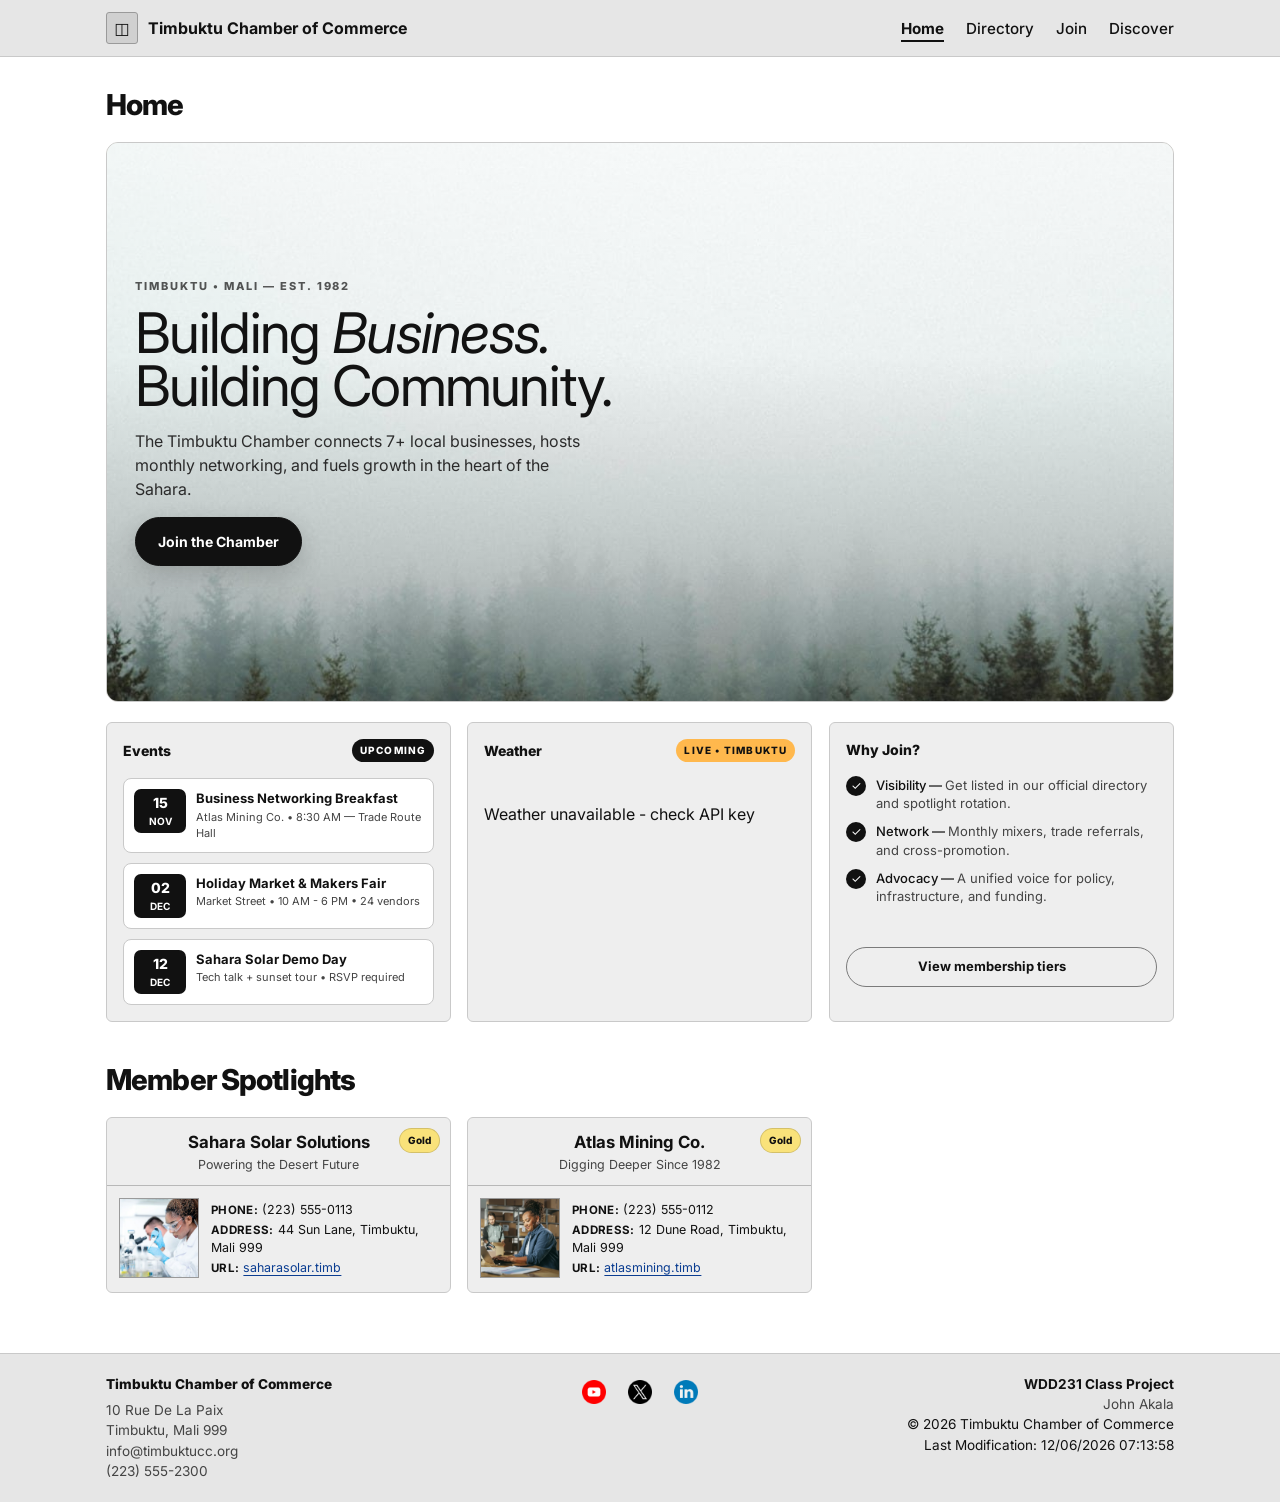
==== chamber/index.html @ 8ea7fef3 "W03: Add Chamber Home Page - responsive hero image with CTA overlay, current events, live weather AP" ====
<!DOCTYPE html>
<html lang="en">
<head>
  <meta charset="UTF-8">
  <meta name="viewport" content="width=device-width, initial-scale=1.0">
  <title>Timbuktu Chamber of Commerce - Home</title>
  <meta name="description" content="Welcome to Timbuktu Chamber of Commerce - building business, building community. Join us, discover events, and support local businesses.">
  <meta name="author" content="John Akala">
  <link rel="icon" href="favicon.ico" type="image/x-icon">
  <link rel="icon" href="images/favicon.png" type="image/png">
  <meta property="og:title" content="Timbuktu Chamber of Commerce - Home">
  <meta property="og:description" content="Building business, building community in Timbuktu, Mali.">
  <meta property="og:image" content="https://johnolshea.github.io/wdd231/chamber/images/og-image.webp">
  <meta property="og:url" content="https://johnolshea.github.io/wdd231/chamber/index.html">
  <meta property="og:type" content="website">
  <link rel="preconnect" href="https://fonts.googleapis.com">
  <link rel="preconnect" href="https://fonts.gstatic.com" crossorigin>
  <link href="https://fonts.googleapis.com/css2?family=Inter:wght@400;500;600;700;800&family=Instrument+Serif:ital@0;1&display=swap" rel="stylesheet">
  <link rel="stylesheet" href="styles/normalize.css">
  <link rel="stylesheet" href="styles/small.css">
  <link rel="stylesheet" href="styles/larger.css">
  <script src="scripts/directory.js" defer></script>
  <script src="scripts/weather.js" defer></script>
  <script src="scripts/spotlight.js" defer></script>
</head>
<body>
  <a href="#main-content" class="visually-hidden">Skip to main content</a>
  <header>
    <div class="header-inner">
      <a href="index.html" class="brand" aria-label="Timbuktu Chamber of Commerce home">
        <span class="brand-icon" aria-hidden="true">◫</span>
        <span>Timbuktu Chamber of Commerce</span>
      </a>
      <nav id="navMenu" aria-label="Primary navigation">
        <ul>
          <li><a href="index.html" class="active" aria-current="page">Home</a></li>
          <li><a href="directory.html">Directory</a></li>
          <li><a href="join.html">Join</a></li>
          <li><a href="discover.html">Discover</a></li>
        </ul>
      </nav>
      <button id="menuButton" aria-label="Open navigation menu" aria-expanded="false" aria-controls="menuPanel">☰</button>
    </div>
    <div id="menuPanel" class="menu-panel">
      <a href="index.html" class="active">Home</a>
      <a href="directory.html">Directory</a>
      <a href="join.html">Join</a>
      <a href="discover.html">Discover</a>
    </div>
  </header>
  <main id="main-content">
    <h1 class="page-title">Home</h1>
    <section class="hero" aria-label="Welcome hero">
      <img src="images/banner.jpg" alt="Timbuktu desert dunes at sunset with caravan" class="hero-img" width="1160" height="560" loading="eager" fetchpriority="high">
      <div class="hero-overlay"></div>
      <div class="hero-content">
        <div class="hero-left">
          <p class="eyebrow">TIMBUKTU • MALI — EST. 1982</p>
          <h2 class="hero-title">Building <em>Business.</em><br>Building Community.</h2>
          <p class="hero-sub">The Timbuktu Chamber connects 7+ local businesses, hosts monthly networking, and fuels growth in the heart of the Sahara.</p>
          <a href="join.html" class="cta-primary">Join the Chamber</a>
        </div>
      </div>
    </section>
    <div class="info-grid">
      <article class="member-card"><div class="info-card"><div class="info-card-head"><h2 class="info-card-title">Events</h2><span class="info-badge">Upcoming</span></div><div class="events-list"><div class="event-row"><div class="date-pill"><b>15</b><span>NOV</span></div><div class="event-meta"><div class="ev-title">Business Networking Breakfast</div><div class="ev-desc">Atlas Mining Co. • 8:30 AM — Trade Route Hall</div></div></div><div class="event-row"><div class="date-pill"><b>02</b><span>DEC</span></div><div class="event-meta"><div class="ev-title">Holiday Market & Makers Fair</div><div class="ev-desc">Market Street • 10 AM - 6 PM • 24 vendors</div></div></div><div class="event-row"><div class="date-pill"><b>12</b><span>DEC</span></div><div class="event-meta"><div class="ev-title">Sahara Solar Demo Day</div><div class="ev-desc">Tech talk + sunset tour • RSVP required</div></div></div></div></div></article>
      <article class="member-card"><div class="info-card"><div class="info-card-head"><h2 class="info-card-title">Weather</h2><span id="weather-badge" class="info-badge live-badge">Live • Timbuktu</span></div><div id="weather-current" class="weather-main"><p>Loading weather...</p></div><div id="forecast" class="forecast"></div></div></article>
      <article class="member-card"><div class="info-card"><div class="info-card-head"><h2 class="info-card-title">Why Join?</h2></div><div class="benefits"><div class="benefit"><span class="check">✓</span><p>Visibility — <span>Get listed in our official directory and spotlight rotation.</span></p></div><div class="benefit"><span class="check">✓</span><p>Network — <span>Monthly mixers, trade referrals, and cross-promotion.</span></p></div><div class="benefit"><span class="check">✓</span><p>Advocacy — <span>A unified voice for policy, infrastructure, and funding.</span></p></div></div><a href="join.html" class="secondary-cta">View membership tiers</a></div></article>
    </div>
    <h2 class="page-title" style="margin-top:36px">Member Spotlights</h2>
    <div id="spotlights" class="cards-grid" aria-live="polite"></div>
  </main>
  <footer>
    <div class="footer-inner">
      <div><div class="footer-title">Timbuktu Chamber of Commerce</div><div class="footer-muted">10 Rue De La Paix<br>Timbuktu, Mali 999<br>info@timbuktucc.org<br>(223) 555-2300</div></div>
      <div class="social-col"><div class="social-row" role="group" aria-label="Social media"><a href="https://youtube.com" target="_blank" rel="noopener" aria-label="YouTube"><img src="images/youtube.png" alt="youtube" width="24" height="24"></a><a href="https://x.com" target="_blank" rel="noopener" aria-label="X"><img src="images/twitter.png" alt="twitter" width="24" height="24"></a><a href="https://linkedin.com" target="_blank" rel="noopener" aria-label="LinkedIn"><img src="images/linkedin.png" alt="linkedin" width="24" height="24"></a></div></div>
      <div class="right-col"><div><strong>WDD231 Class Project</strong></div><div class="footer-muted">John Akala</div><div>© <span id="currentyear"></span> Timbuktu Chamber of Commerce</div><div>Last Modification: <span id="lastModified"></span></div></div>
    </div>
  </footer>
</body>
</html>
---- chamber/styles/small.css ----
:root {
    --header-bg: #e6e6e6;
    --page-bg: #fff;
    --card-bg: #eeeeee;
    --card-border: #c9c9c9;
    --divider: #b8b8b8;
    --text: #111111;
    --muted: #444444;
    --btn-active: #bdbdbd;
    --btn-border: #7a7a7a;
    --focus: #0d47a1
}
* {box-sizing: border-box}
html,body{margin:0;padding:0;background:var(--page-bg);color:var(--text);font-family:Inter,system-ui,-apple-system,Segoe UI,sans-serif;line-height:1.5}
img{max-width:100%;display:block}
a{color:inherit}
button{cursor:pointer}
header{background:var(--header-bg);border-bottom:1px solid var(--card-border);position:sticky;top:0;z-index:20}
.header-inner{max-width:1100px;margin:0 auto;padding:12px 16px;display:flex;align-items:center;justify-content:space-between;gap:12px}
.brand{display:flex;align-items:center;gap:10px;font-weight:700;font-size:1rem;text-decoration:none}
.brand-icon{width:32px;height:32px;border:1px solid #9a9a9a;background:#d0d0d0;display:grid;place-items:center;border-radius:3px}
nav ul{list-style:none;margin:0;padding:0;display:flex;gap:22px;align-items:center}
nav a{text-decoration:none;font-size:.95rem;font-weight:500;padding:4px 0}
nav a.active{font-weight:700;text-decoration:underline;text-underline-offset:6px;text-decoration-thickness:2px}
nav a:focus-visible,button:focus-visible{outline:3px solid var(--focus);outline-offset:2px}
#menuButton{display:none;width:40px;height:40px;border:1px solid var(--card-border);background:var(--card-bg);border-radius:6px}
#navMenu{display:flex}
.menu-panel{display:none;border-top:1px solid var(--card-border);background:var(--header-bg)}
.menu-panel.open{display:block}
.menu-panel a{display:block;padding:12px 16px;text-decoration:none;border-bottom:1px solid var(--card-border)}
.menu-panel a.active{background:var(--btn-active);font-weight:700}
main{max-width:1100px;margin:0 auto;padding:18px 16px 32px}
.page-title{font-size:1.8rem;font-weight:800;letter-spacing:-0.03em;margin:8px 0 16px}
.view-controls{display:flex;justify-content:center;gap:12px;margin:0 0 22px}
.view-controls button{min-width:88px;height:36px;padding:0 18px;border:2px solid var(--btn-border);border-radius:6px;background:var(--page-bg);font-weight:600;font-size:.9rem}
.view-controls button.active{background:var(--btn-active)}
#members{display:grid;grid-template-columns:1fr;gap:16px}
.member-card{background:var(--card-bg);border:1px solid var(--card-border);border-radius:6px;overflow:hidden}
.card-head{text-align:center;padding:14px 10px 10px;position:relative}
.card-head h2{margin:0;font-size:1.05rem;font-weight:700;line-height:1.2}
.card-head p{margin:4px 0 0;font-size:.78rem;color:var(--muted)}
.card-divider{height:1px;background:var(--divider)}
.card-body{display:flex;gap:12px;padding:12px;align-items:flex-start}
.card-body img{width:80px;height:80px;object-fit:cover;border:1px solid #9a9a9a;background:#ddd;flex-shrink:0}
.card-details{flex:1;min-width:0;font-size:.78rem;line-height:1.4}
.card-details .line{margin:3px 0;word-break:break-word}
.card-details strong{font-size:.72rem;letter-spacing:.03em}
.card-details a{color:#0b3d91;text-decoration:underline;text-underline-offset:3px}
#members.list-view{display:flex;flex-direction:column}
#members.list-view .card-body img{display:none}
#members.list-view .card-body{padding:10px 12px}
#members.list-view .card-details{display:flex;flex-wrap:wrap;gap:10px 18px}
footer{background:var(--header-bg);border-top:1px solid var(--card-border);margin-top:28px}
.footer-inner{max-width:1100px;margin:0 auto;padding:20px 16px;display:grid;gap:18px;grid-template-columns:1fr;font-size:.85rem}
.footer-title{font-weight:800;margin-bottom:6px}
.footer-muted{color:var(--muted)}
.social-row{display:flex;gap:10px}
.social-row a{width:36px;height:36px;display:grid;place-items:center;text-decoration:none}
.visually-hidden{position:absolute;width:1px;height:1px;padding:0;margin:-1px;overflow:hidden;clip:rect(0,0,0,0);white-space:nowrap;border:0}
@media(max-width:699px){#navMenu{display:none}#menuButton{display:grid;place-items:center}}

/* --- HOME PAGE - STUNNING BUT RUBRIC COMPLIANT --- */
.hero{position:relative;height:520px;border-radius:12px;overflow:hidden;border:1px solid var(--card-border);background:#e9e1d1;isolation:isolate}
.hero-img{position:absolute;inset:0;width:100%;height:100%;object-fit:cover;object-position:55% 42%}
.hero-overlay{position:absolute;inset:0;background:linear-gradient(180deg,rgba(255,255,255,.55) 0%,rgba(255,255,255,.15) 38%,rgba(0,0,0,.28) 100%);z-index:1}
.hero-content{position:relative;z-index:2;height:100%;display:flex;align-items:center;padding:32px 28px}
.hero-left{max-width:540px;display:flex;flex-direction:column;gap:12px}
.eyebrow{font-size:11px;letter-spacing:.18em;font-weight:800;text-transform:uppercase;opacity:.7;margin:0}
.hero-title{font-size:48px;line-height:.95;letter-spacing:-.03em;font-weight:400;margin:0;color:#121212}
.hero-title em{font-style:italic}
.hero-sub{font-size:16px;line-height:1.5;color:#2b2b2b;max-width:460px;margin:4px 0}
.cta-primary{display:inline-flex;align-items:center;justify-content:center;background:#111;color:#fff;border:1px solid #111;padding:13px 22px;border-radius:999px;font-size:14px;font-weight:700;text-decoration:none;box-shadow:0 8px 24px rgba(0,0,0,.18);transition:transform .35s;width:fit-content;position:relative;z-index:3}
.cta-primary:hover{transform:translateY(-2px)}
.info-grid{display:grid;grid-template-columns:1fr;gap:16px;margin-top:20px}
.info-card{padding:16px;display:flex;flex-direction:column;gap:6px;min-height:280px}
.info-card-head{display:flex;align-items:center;justify-content:space-between;margin-bottom:10px}
.info-card-title{font-weight:800;font-size:14px;margin:0}
.info-badge{font-size:10px;letter-spacing:.12em;text-transform:uppercase;font-weight:800;padding:4px 8px;border-radius:999px;background:var(--text);color:var(--page-bg)}
.live-badge{background:#ffb84d;color:#111}
.events-list{display:flex;flex-direction:column;gap:10px}
.event-row{display:flex;gap:10px;align-items:flex-start;padding:10px;border-radius:8px;background:var(--page-bg);border:1px solid var(--card-border)}
.date-pill{min-width:52px;height:44px;border-radius:7px;background:var(--text);color:var(--page-bg);display:grid;place-items:center;line-height:1;padding:4px}
.date-pill b{font-size:14px;font-weight:800} .date-pill span{font-size:10px;font-weight:700}
.event-meta .ev-title{font-size:13px;font-weight:700} .event-meta .ev-desc{font-size:11px;color:var(--muted)}
.weather-main{display:flex;align-items:center;gap:12px;min-height:72px}
.weather-main img{width:64px;height:64px;background:#ffe9a8;border-radius:12px;border:1px solid #ddd}
.weather-temp{font-family:"Instrument Serif",serif;font-size:28px;line-height:1}
.weather-desc{font-size:12px;color:var(--muted);text-transform:capitalize}
.forecast{margin-top:12px;display:flex;gap:8px}
.f-day{flex:1;padding:8px 6px;border-radius:8px;background:var(--page-bg);border:1px solid var(--card-border);text-align:center}
.f-day b{font-size:11px;display:block} .f-day span{font-size:13px;font-weight:700}
.f-day img{margin:2px auto}
.benefits{display:flex;flex-direction:column;gap:10px}
.benefit{display:flex;gap:10px;align-items:flex-start} .check{width:20px;height:20px;border-radius:50%;background:var(--text);color:var(--page-bg);display:grid;place-items:center;font-size:12px;flex-shrink:0}
.benefit p{margin:0;font-size:13px;font-weight:500;line-height:1.4} .benefit p span{color:var(--muted);font-weight:400}

.secondary-cta{
  margin-top:auto;
  width:100%;
  height:40px;
  border-radius:999px;
  border:1.5px solid var(--btn-border);
  background:transparent;
  color:var(--text);
  font-weight:700;
  font-size:13px;
  display:flex;
  align-items:center;
  justify-content:center;
  gap:8px;
  text-decoration:none;
  position:relative;
  overflow:hidden;
  transition:all .4s cubic-bezier(.16,1,0.3,1);
}
.secondary-cta::after{
  content:"→";
  display:inline-block;
  transform:translateX(-6px);
  opacity:0;
  transition:transform .4s cubic-bezier(.16,1,0.3,1), opacity .35s;
}
.secondary-cta:hover{
  background:var(--text);
  color:var(--page-bg);
  border-color:var(--text);
  transform:translateY(-2px);
  box-shadow:0 8px 20px rgba(0,0,0,.15);
  gap:12px;
}
.secondary-cta:hover::after{
  transform:translateX(0);
  opacity:1;
}
.secondary-cta:active{
  transform:translateY(0) scale(.98);
}

.cards-grid{display:grid;grid-template-columns:1fr;gap:16px}
.gold-badge{position:absolute;top:10px;right:10px;font-size:10px;font-weight:800;padding:4px 8px;border-radius:999px;background:#f9e27a;color:#111;border:1px solid rgba(0,0,0,.15)}

@media (prefers-reduced-motion: no-preference){
  .hero-img{transition:transform 1.2s cubic-bezier(.16,1,0.3,1)}
  .hero:hover .hero-img{transform:scale(1.04)}
  .member-card{transition:transform .35s cubic-bezier(.16,1,0.3,1), box-shadow .35s; will-change:transform}
  .member-card:hover{transform:translateY(-5px); box-shadow:0 12px 28px rgba(0,0,0,.12), 0 4px 10px rgba(0,0,0,.08)}
  .cta-primary{transition:transform .35s cubic-bezier(.16,1,0.3,1), box-shadow .35s}
  .cta-primary:hover{transform:translateY(-3px) scale(1.02)}
  .event-row{transition:transform .25s}
  .event-row:hover{transform:translateX(3px)}
}
---- chamber/styles/larger.css ----
@media (min-width:700px){
  #menuButton{display:none !important}
  .menu-panel{display:none !important}
  #navMenu{display:flex !important}
  #members{grid-template-columns:repeat(2,1fr)}
  .info-grid{grid-template-columns:repeat(3,1fr)}
  .cards-grid{grid-template-columns:repeat(2,1fr)}
  .footer-inner{grid-template-columns:1fr auto 1fr;align-items:start}
  .footer-inner .social-col{justify-self:center}
  .footer-inner .right-col{text-align:right}
}
@media (min-width:1000px){
  #members{grid-template-columns:repeat(3,1fr)}
  .cards-grid{grid-template-columns:repeat(3,1fr)}
  .hero{height:560px}
  .hero-title{font-size:56px}
}
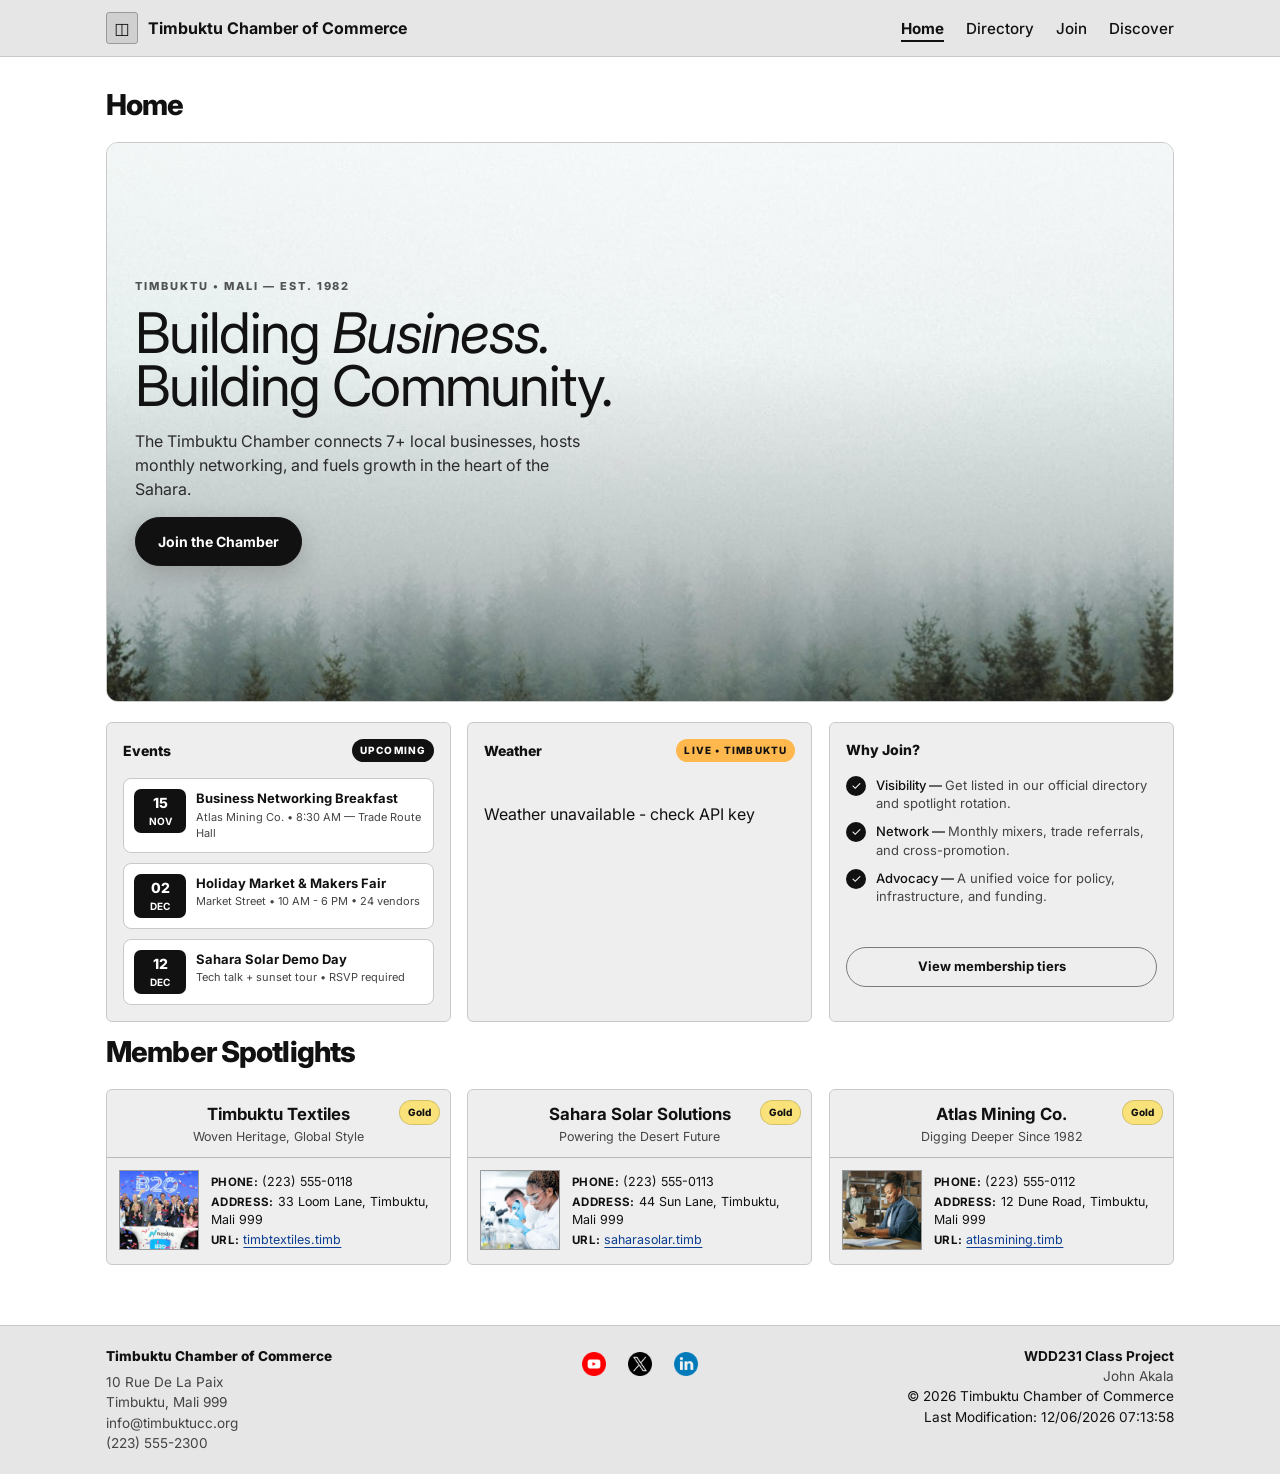
==== commit 22ee9526: "Fix inline issue" ====
--- a/chamber/index.html
+++ b/chamber/index.html
@@ -67,7 +67,7 @@
       <article class="member-card"><div class="info-card"><div class="info-card-head"><h2 class="info-card-title">Weather</h2><span id="weather-badge" class="info-badge live-badge">Live • Timbuktu</span></div><div id="weather-current" class="weather-main"><p>Loading weather...</p></div><div id="forecast" class="forecast"></div></div></article>
       <article class="member-card"><div class="info-card"><div class="info-card-head"><h2 class="info-card-title">Why Join?</h2></div><div class="benefits"><div class="benefit"><span class="check">✓</span><p>Visibility — <span>Get listed in our official directory and spotlight rotation.</span></p></div><div class="benefit"><span class="check">✓</span><p>Network — <span>Monthly mixers, trade referrals, and cross-promotion.</span></p></div><div class="benefit"><span class="check">✓</span><p>Advocacy — <span>A unified voice for policy, infrastructure, and funding.</span></p></div></div><a href="join.html" class="secondary-cta">View membership tiers</a></div></article>
     </div>
-    <h2 class="page-title" style="margin-top:36px">Member Spotlights</h2>
+    <h2 class="page-title">Member Spotlights</h2>
     <div id="spotlights" class="cards-grid" aria-live="polite"></div>
   </main>
   <footer>
--- a/chamber/styles/small.css
+++ b/chamber/styles/small.css
@@ -31,6 +31,7 @@
 .menu-panel a.active{background:var(--btn-active);font-weight:700}
 main{max-width:1100px;margin:0 auto;padding:18px 16px 32px}
 .page-title{font-size:1.8rem;font-weight:800;letter-spacing:-0.03em;margin:8px 0 16px}
+.weather-title{margin-top:36px}
 .view-controls{display:flex;justify-content:center;gap:12px;margin:0 0 22px}
 .view-controls button{min-width:88px;height:36px;padding:0 18px;border:2px solid var(--btn-border);border-radius:6px;background:var(--page-bg);font-weight:600;font-size:.9rem}
 .view-controls button.active{background:var(--btn-active)}
@@ -149,3 +150,7 @@
   .event-row{transition:transform .25s}
   .event-row:hover{transform:translateX(3px)}
 }
+.weather-details{
+  font-size:11px;
+  color:var(--muted);
+}
